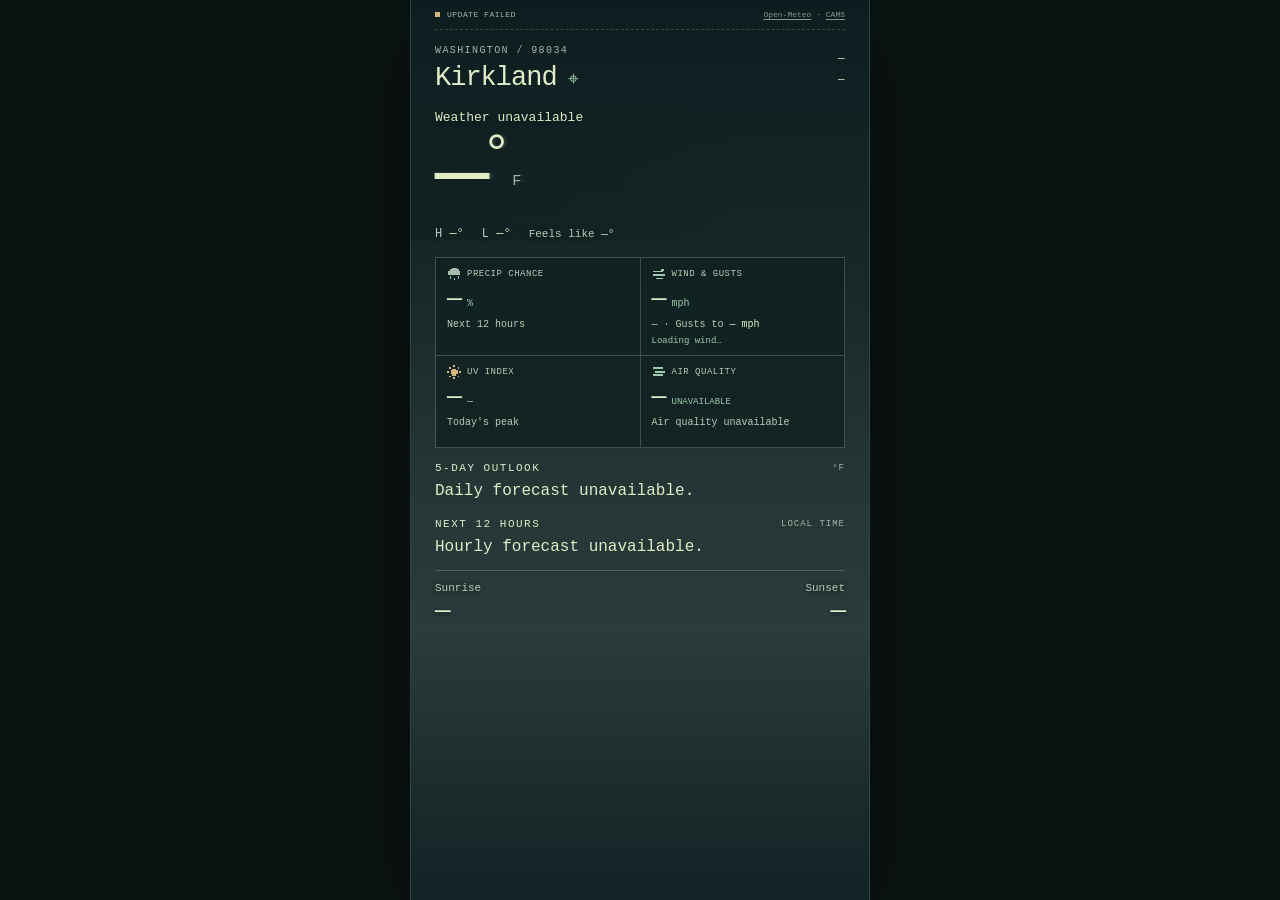
==== docs/index.html @ 3124213f "Simplify weather dashboard to a single screen with automatic updates" ====
<!doctype html>
<html lang="en">
<head>
  <meta charset="utf-8">
  <meta name="viewport" content="width=device-width, initial-scale=1, viewport-fit=cover">
  <meta name="theme-color" content="#111b1b">
  <meta name="color-scheme" content="dark">
  <meta name="mobile-web-app-capable" content="yes">
  <meta name="apple-mobile-web-app-capable" content="yes">
  <meta name="apple-mobile-web-app-status-bar-style" content="black-translucent">
  <meta name="apple-mobile-web-app-title" content="Weather">
  <meta name="description" content="A quiet, personal weather dashboard. Live Kirkland forecasts powered by Open-Meteo.">
  <title>Kirkland · Weather</title>
  <link rel="icon" href="./icon.svg" type="image/svg+xml">
  <link rel="manifest" href="./manifest.webmanifest">
  <link rel="apple-touch-icon" href="./icons/apple-touch-180.png">
  <script type="module" src="./pwa.mjs"></script>
  <link rel="stylesheet" href="./styles.css">
  <script type="module" src="./app.js"></script>
</head>
<body>
  <a class="skip-link" href="#forecast">Skip to forecast</a>
  <main class="weather-app" data-weather="cloudy">
    <section class="current" aria-labelledby="current-title">
      <div class="landscape" id="landscape" role="img" aria-label="Pixel art of a cloudy afternoon over Lake Washington"></div>
    <div class="status-bar"><span class="status-dot"></span><span id="data-status">LOADING WEATHER</span><span class="credits"><a href="https://open-meteo.com/" aria-label="Weather data by Open-Meteo">Open-Meteo</a> · <a href="https://atmosphere.copernicus.eu/" aria-label="Air quality data by CAMS via Open-Meteo">CAMS</a></span></div>
    <header class="location-header">
      <div><p class="eyebrow">WASHINGTON / 98034</p><h1>Kirkland<span class="location-mark" aria-hidden="true">⌖</span></h1></div>
      <div class="date-stamp"><span id="date">—</span><br><span id="clock">—</span></div>
    </header>
      <div class="current-copy">
        <div class="condition-backdrop" id="condition-backdrop" aria-hidden="true"></div>
        <h2 class="condition" id="current-title">Loading weather…</h2>
        <div class="temperature"><span id="current-temp">—</span><span class="degree">°</span><span class="unit">F</span></div>
        <div class="high-low"><span>H <strong id="high">—°</strong></span><span>L <strong id="low">—°</strong></span><span class="feels">Feels like <strong id="feels">—°</strong></span></div>
      </div>
    <section class="section details-section" aria-label="Weather details">
      <div class="metrics">
        <article class="metric" id="rain-card"><div class="metric-label"><span data-icon="rain"></span><h3>PRECIP CHANCE</h3></div><p class="metric-value"><span id="rain-value">—</span><small>%</small></p><p class="metric-note" id="rain-note">Next 12 hours</p><div class="meter rain-meter"><span id="rain-meter"></span></div></article>
        <article class="metric"><div class="metric-label"><span data-icon="wind"></span><h3>WIND & GUSTS</h3></div><p class="metric-value"><span id="wind-value">—</span><small>mph</small></p><p class="metric-note"><span id="wind-direction">—</span> · Gusts to <strong id="gust-value">— mph</strong></p><div class="wind-status" id="wind-status">Loading wind…</div></article>
        <article class="metric"><div class="metric-label"><span data-icon="sun"></span><h3>UV INDEX</h3></div><p class="metric-value"><span id="uv-value">—</span><small id="uv-label">—</small></p><p class="metric-note">Today's peak</p><div class="segmented-meter uv-meter" aria-hidden="true"><i></i><i></i><i></i><i></i><i></i></div></article>
        <article class="metric"><div class="metric-label"><span data-icon="air"></span><h3>AIR QUALITY</h3></div><p class="metric-value aqi-value"><span id="aqi-value">—</span><small id="aqi-label">—</small></p><p class="metric-note" id="aqi-note">US AQI model</p><div class="segmented-meter aqi-meter" aria-hidden="true"><i></i><i></i><i></i><i></i><i></i></div></article>
      </div>
    </section>
    <section class="section daily-section" aria-labelledby="daily-title">
      <div class="section-heading"><h2 id="daily-title">5-DAY OUTLOOK</h2><span>°F</span></div>
      <div class="daily-scroll" tabindex="0" role="region" aria-label="Five-day forecast; scroll horizontally for more days"><div class="daily-track" id="daily"></div></div>
    </section>
    <section class="section hourly-section" id="forecast" aria-labelledby="hourly-title">
      <div class="section-heading"><h2 id="hourly-title">NEXT 12 HOURS</h2><span>LOCAL TIME</span></div>
      <div class="hourly-scroll" tabindex="0" role="region" aria-label="12-hour forecast; scroll horizontally for more hours"><div class="hourly-track" id="hourly"></div></div>
    </section>
    <dl class="sun-summary" aria-label="Sunrise and sunset times">
      <div><dt>Sunrise</dt><dd id="sunrise">—</dd></div>
      <div><dt>Sunset</dt><dd id="sunset">—</dd></div>
    </dl>
    </section>
    <p id="load-message" class="sr-only" role="status" aria-live="polite">Fetching Kirkland weather…</p>
  </main>
</body>
</html>
---- docs/styles.css ----
:root{color-scheme:dark;--bg:#111b1b;--panel:#172423;--line:#31433d;--ink:#e0ecc8;--muted:#a4b6a5;--dim:#82988b;--accent:#d4b77b;--mint:#9dc9ac;font-family:'Courier New',Courier,monospace;font-synthesis:none}
*{box-sizing:border-box}body{margin:0;background:#0b1212;color:var(--ink);-webkit-font-smoothing:antialiased}button{font:inherit}button,a,[tabindex]{-webkit-tap-highlight-color:transparent}button:focus-visible,a:focus-visible,[tabindex]:focus-visible{outline:2px solid var(--accent);outline-offset:4px}.weather-app{max-width:460px;min-height:100vh;margin:auto;background:var(--bg);padding:0 24px;overflow:hidden}.status-bar{display:flex;align-items:center;gap:7px;padding:17px 0;font-size:9px;letter-spacing:1.1px;color:var(--muted);border-bottom:1px dashed var(--line)}.status-bar>span:last-child{margin-left:auto;color:var(--dim)}.status-dot{width:5px;height:5px;background:var(--accent)}.location-header{display:flex;align-items:center;justify-content:space-between;padding:27px 0 24px}.eyebrow{font-size:9px;letter-spacing:1.4px;color:var(--muted);margin:0 0 8px}h1{font-size:27px;letter-spacing:-1px;line-height:1.1;font-weight:400;margin:0}.location-mark{font-size:19px;margin-left:11px;color:var(--mint)}.date-stamp{text-align:right;font-size:10px;line-height:1.9;color:var(--muted);letter-spacing:.5px}.date-stamp span{color:var(--ink)}.current{border:1px solid var(--line);background:var(--panel)}.current-copy{padding:23px 20px 20px}.condition{font-size:13px;font-weight:400;color:var(--mint);margin:0 0 9px}.temperature{display:flex;align-items:flex-start;height:104px;font-size:104px;line-height:1;letter-spacing:-10px;font-weight:400;text-shadow:3px 0 #e0ecc81c;font-variant-numeric:tabular-nums}.degree{font-size:61px;letter-spacing:-5px;margin-top:0}.unit{font-size:15px;letter-spacing:0;color:var(--muted);align-self:center;margin:14px 0 0 5px}.high-low{display:flex;align-items:center;gap:15px;font-size:11px;color:var(--muted);margin-top:11px}.high-low strong{font-weight:400;color:var(--ink)}.high-low .feels{margin-left:auto;font-size:10px}.landscape{width:100%;aspect-ratio:320/155;background:#2a3c3b;position:relative}.landscape svg{display:block;width:100%;height:100%;image-rendering:pixelated}.landscape:after{content:'';position:absolute;inset:0;pointer-events:none;background:repeating-linear-gradient(0deg,#0000000b 0px,#0000000b 1px,transparent 1px,transparent 4px)}.section{margin-top:31px}.section-heading{display:flex;align-items:center;justify-content:space-between;gap:8px;margin-bottom:16px}.section-heading h2{font-size:11px;letter-spacing:1.5px;font-weight:400;margin:0}.section-heading>span{font-size:8px;color:var(--muted);letter-spacing:1px}.hourly-scroll{overflow:auto;scrollbar-width:thin;scrollbar-color:var(--line) transparent;padding-bottom:8px;margin-right:-24px}.hourly-track{display:flex;width:max-content;padding-right:24px;gap:9px}.hour{width:54px;display:flex;align-items:center;flex-direction:column;padding:12px 0 10px;gap:13px;border:1px solid transparent}.hour:first-child{border-color:var(--line);background:var(--panel)}.hour .time{font-size:9px;color:var(--muted)}.hour:first-child .time{color:var(--accent)}.weather-icon{width:25px;height:25px;display:block}.hour .hour-temp{font-size:18px}.hour .rain-chance{font-size:9px;color:#9fbfc1}.scroll-hint{display:flex;justify-content:space-between;font-size:8px;color:var(--dim);letter-spacing:.7px;margin:8px 0 0}.forecast-key{display:flex;justify-content:space-between;border-top:1px solid var(--line);padding:11px 0 3px;color:var(--dim);font-size:8px;letter-spacing:1px}.day{display:grid;grid-template-columns:52px 29px 30px 1fr 29px;gap:8px;align-items:center;height:57px;border-bottom:1px solid #263832}.day-name{font-size:12px}.day:first-child .day-name{color:var(--accent)}.day-rain{display:block;font-size:9px;color:#9fbfc1;margin-top:5px}.day .weather-icon{width:23px;height:23px}.day-low{font-size:12px;color:var(--muted);text-align:right}.day-high{font-size:12px;text-align:right}.range-track{height:5px;background:#263832;position:relative}.range-bar{position:absolute;top:0;height:5px;background:linear-gradient(90deg,#7baca1,var(--accent))}.metrics{display:grid;grid-template-columns:1fr 1fr;border-top:1px solid var(--line);border-left:1px solid var(--line)}.metric{background:var(--panel);min-width:0;min-height:166px;padding:16px 13px 13px;border-bottom:1px solid var(--line);border-right:1px solid var(--line)}.metric-label{display:flex;align-items:center;gap:7px;color:var(--muted)}.metric-label .weather-icon{width:16px;height:16px}.metric-label h3{font-size:8px;letter-spacing:.5px;font-weight:400;margin:0}.metric-value{font-size:35px;letter-spacing:-1px;margin:16px 0 7px;line-height:1}.metric-value small{font-size:9px;letter-spacing:0;margin-left:6px;color:var(--mint)}.metric-note{color:var(--muted);font-size:9px;line-height:1.6;margin:0;min-height:29px}.metric-note strong{font-weight:400;color:var(--ink)}.meter{height:4px;background:#30423a;margin-top:12px}.meter span{display:block;height:100%;background:#91b7b7}.segmented-meter{display:flex;gap:4px;margin-top:12px}.segmented-meter i{height:4px;flex:1;background:#30423a}.segmented-meter i:first-child{background:var(--mint)}.wind-status{color:var(--mint);font-size:9px;margin-top:8px}.sun-section{border-top:1px solid var(--line);border-bottom:1px solid var(--line);padding:19px 0 22px}.sun-section .section-heading{margin-bottom:21px}.sun-section .weather-icon{width:19px;height:19px}.sun-times{display:flex;align-items:center;justify-content:space-between}.sun-times .eyebrow{font-size:9px;letter-spacing:1px}.sun-times p{font-size:29px;margin:0;letter-spacing:-1px}.sun-times small{font-size:10px;margin-left:5px;letter-spacing:0;color:var(--muted)}.sun-times>div:last-child{text-align:right}.sun-divider{display:flex;gap:12px;border-bottom:1px dashed var(--line);padding-bottom:5px;color:var(--accent);font-size:22px}.skip-link{position:fixed;top:-100px;left:10px;z-index:10;background:var(--ink);color:var(--bg);padding:12px}.skip-link:focus{top:10px}.sr-only{position:absolute;width:1px;height:1px;padding:0;margin:-1px;overflow:hidden;clip:rect(0,0,0,0);white-space:nowrap;border:0}@media(min-width:600px){.weather-app{margin:28px auto;border:1px solid var(--line);box-shadow:0 20px 100px #0003}}@media(max-width:350px){.weather-app{padding:0 18px}.high-low{gap:8px}.high-low .feels{font-size:9px}.metric{padding:14px 10px}.metric-label{gap:4px}.metric-label h3{font-size:7px}.sun-times p{font-size:25px}.day{gap:5px}.status-bar{font-size:8px;letter-spacing:.5px}}

/* Keep supporting information readable on a narrow phone screen. */
.eyebrow{font-size:10px}.date-stamp{font-size:11px}.high-low{font-size:12px}.high-low .feels{font-size:11px}.section-heading>span{font-size:9px}.hour .time{font-size:10px}.hour .rain-chance{font-size:10px}.scroll-hint,.forecast-key{font-size:9px}.day-rain{font-size:10px}.metric-label h3{font-size:9px}.metric-value small{font-size:10px}.metric-note{font-size:10px;min-height:32px}.wind-status{font-size:10px}.sun-times .eyebrow{font-size:10px}

/* The opening scene fills the phone's visible screen; the forecast follows it. */
.current {
  position: relative;
  isolation: isolate;
  display: flex;
  flex-direction: column;
  height: 100vh;
  height: 100svh;
  min-height: 560px;
  margin: 0 -24px;
  padding: env(safe-area-inset-top, 0px) 24px env(safe-area-inset-bottom, 0px);
  border: 0;
  overflow: hidden;
  background: #3b5350;
}
.current .landscape {
  position: absolute;
  z-index: -2;
  inset: 0;
  width: 100%;
  height: 100%;
  aspect-ratio: auto;
}
.current::before {
  content: '';
  position: absolute;
  z-index: -1;
  inset: 0;
  pointer-events: none;
  background: linear-gradient(180deg, #0b191de8 0%, #102020b8 30%, #10202038 53%, transparent 70%, #0b191dbf 100%);
}
.current .status-bar { border-color: #adc4ac40; }
.current .location-header { padding: 28px 0 32px; }
.current .current-copy { padding: 10px 0 0; }
.current .condition { color: var(--ink); font-size: 15px; }
.current .temperature { height: 122px; font-size: 122px; }
.current .degree { font-size: 68px; }
.current .high-low { justify-content: flex-start; gap: 18px; font-size: 13px; }
.current .high-low .feels { margin-left: 0; font-size: 12px; }
@media (min-width: 600px) { .weather-app { margin: 0 auto; border-top: 0; border-bottom: 0; } }
@media (max-width: 350px) { .current { margin: 0 -18px; padding-left: 18px; padding-right: 18px; } .current .high-low { gap: 13px; } }
@media (max-height: 600px) { .current .location-header { padding: 18px 0; } .current .temperature { height: 104px; font-size: 104px; } }

/* Supporting conditions fit beneath the temperature in the opening scene. */
.current .details-section {
  flex-shrink: 0;
  margin-top: 26px;
}
.current .details-section .section-heading { margin-bottom: 12px; }
.current .metrics { border-color: #a4b6a54d; }
.current .metric {
  min-height: 114px;
  padding: 12px;
  background: #102020c9;
  border-color: #a4b6a54d;
}
.current .metric-value { font-size: 28px; margin: 10px 0 6px; }
.current .metric-note { min-height: 0; color: #bdcbb8; }
.current .metric-label { color: #bdcbb8; }
.current .meter,
.current .segmented-meter { margin-top: 9px; }
.current .wind-status { margin-top: 7px; }
@media (max-height: 720px) {
  .current .location-header { padding: 18px 0; }
  .current .current-copy { padding-top: 0; }
  .current .temperature { height: 104px; font-size: 104px; }
  .current .details-section { margin-top: 20px; }
  .current .metric { min-height: 102px; padding: 10px; }
  .current .metric-value { margin-top: 7px; font-size: 26px; }
}

/* Condition art spans the temperature block without taking extra screen space. */
.current .current-copy { position: relative; isolation: isolate; flex-shrink: 0; }
.condition-backdrop { position: absolute; z-index: -1; inset: 0 -24px; overflow: hidden; pointer-events: none; }
.condition-backdrop svg { display: block; width: 100%; height: 100%; image-rendering: pixelated; opacity: .8; }
.condition-backdrop::after { content: ''; position: absolute; inset: 0; background: linear-gradient(90deg, #102020b8 0%, #10202078 42%, transparent 74%); }
.current .current-copy .condition,
.current .current-copy .high-low { text-shadow: 0 1px 4px #0b191d; }
.current .current-copy .high-low { color: #bdcbb8; }
@media (max-width: 350px) { .condition-backdrop { left: -18px; right: -18px; } }

/* Five days sit in a swipeable strip beneath the first-screen detail cards. */
.current .daily-section { flex-shrink: 0; margin-top: 18px; }
.current .daily-section .section-heading { margin-bottom: 10px; }
.daily-scroll { overflow-x: auto; scrollbar-width: thin; scrollbar-color: #718b7d #10202060; }
.daily-track { display: flex; gap: 8px; padding-bottom: 6px; }
.day-card { flex: 0 0 76px; display: flex; flex-direction: column; align-items: center; gap: 7px; padding: 10px 5px; border: 1px solid #a4b6a54d; background: #102020d9; }
.day-card h3 { font-size: 11px; font-weight: 400; margin: 0; }
.day-card:first-child h3 { color: var(--accent); }
.day-card .weather-icon { width: 23px; height: 23px; }
.day-temperatures { display: flex; align-items: baseline; gap: 8px; }
.day-card .day-high { font-size: 17px; }
.day-card .day-low { font-size: 12px; }
.day-card .day-rain { font-size: 9px; margin: 0; }
@media (max-height: 720px) {
  .current .daily-section { margin-top: 12px; }
  .current .daily-section .section-heading { margin-bottom: 7px; }
  .day-card { padding-top: 8px; padding-bottom: 8px; gap: 5px; }
}

/* Live data states, attribution, and category indicators. */
.status-bar #data-status { margin-left: 0; color: var(--muted); font-size: 8px; letter-spacing: .5px; }
.sun-times .sun-time { font-size: 22px; letter-spacing: -1px; }
.aqi-value { display: flex; align-items: baseline; gap: 6px; }
.aqi-value small { margin-left: 0; max-width: 82px; font-size: 9px; line-height: 1.3; }
.segmented-meter i { background: #30423a !important; }
.segmented-meter[data-level="0"] i:nth-child(1) { background: #9dc9ac !important; }
.segmented-meter[data-level="1"] i:nth-child(2) { background: #d4c47b !important; }
.segmented-meter[data-level="2"] i:nth-child(3) { background: #dca06a !important; }
.segmented-meter[data-level="3"] i:nth-child(4) { background: #db7e72 !important; }
.segmented-meter[data-level="4"] i:nth-child(5), .segmented-meter[data-level="5"] i:nth-child(5) { background: #c28aba !important; }
@media (max-height: 740px) { .current { height: auto; min-height: 100svh; padding-bottom: 18px; } }

[hidden] { display: none !important; }

/* The complete weather overview fits together in the opening phone screen. */
.current { height: auto; min-height: 100svh; padding-bottom: max(16px, env(safe-area-inset-bottom)); }
.current .status-bar { padding: 10px 0; }
.current .location-header { padding: 15px 0 16px; flex-shrink: 0; }
.current .current-copy { padding-top: 0; }
.current .condition { font-size: 13px; margin-bottom: 5px; }
.current .temperature { height: 90px; font-size: 90px; letter-spacing: -8px; }
.current .degree { font-size: 52px; }
.current .high-low { margin-top: 7px; font-size: 12px; }
.current .high-low .feels { font-size: 11px; }
.current .details-section { margin-top: 16px; }
.current .metric { min-height: 92px; padding: 9px 11px; }
.current .metric-label { gap: 6px; }
.current .metric-label .weather-icon { width: 14px; height: 14px; }
.current .metric-value { font-size: 25px; margin: 6px 0; }
.current .metric-note { font-size: 10px; line-height: 1.4; }
.current .wind-status { font-size: 9px; margin-top: 4px; }
.current .meter, .current .segmented-meter { display: none; }
.current .daily-section, .current .hourly-section { flex-shrink: 0; margin-top: 14px; }
.current .daily-section .section-heading, .current .hourly-section .section-heading { margin-bottom: 8px; }
.current .day-card { padding: 8px 5px; gap: 5px; }
.current .daily-track { padding-bottom: 4px; }
.current .hourly-scroll { margin-right: 0; padding-bottom: 4px; }
.current .hourly-track { padding-right: 0; gap: 8px; }
.current .hour { padding: 9px 0; gap: 8px; background: #102020c9; border-color: #a4b6a530; }
.current .hour .weather-icon { width: 22px; height: 22px; }
.current .hour .hour-temp { font-size: 17px; }
.sun-summary { display: flex; justify-content: space-between; gap: 14px; flex-shrink: 0; margin: 10px 0 0; padding: 12px 0 0; border-top: 1px solid #a4b6a54d; font-size: 11px; text-shadow: 0 1px 4px #0b191d; }
.sun-summary div { display: flex; gap: 8px; align-items: baseline; }
.sun-summary dt { color: #bdcbb8; }
.sun-summary dd { margin: 0; color: var(--ink); white-space: nowrap; }
@media (max-height: 740px) {
  .current .location-header { padding: 10px 0; }
  .current .temperature { height: 76px; font-size: 76px; }
  .current .degree { font-size: 45px; }
  .current .details-section, .current .daily-section, .current .hourly-section { margin-top: 10px; }
  .current .metric { padding: 8px 10px; min-height: 86px; }
  .current .metric-value { margin: 5px 0; font-size: 23px; }
  .current .day-card { padding: 6px 5px; gap: 4px; }
  .current .hour { padding: 7px 0; gap: 6px; }
  .sun-summary { margin-top: 8px; padding-top: 9px; }
}
@media (max-width: 350px) { .sun-summary { font-size: 10px; gap: 8px; } .sun-summary div { gap: 5px; } }
@media (max-height: 740px) {
  .current .location-header { padding: 6px 0; }
  .current .temperature { height: 72px; font-size: 72px; }
  .current .details-section, .current .daily-section, .current .hourly-section { margin-top: 8px; }
  .current .day-card { padding: 4px 5px; gap: 3px; }
  .current .day-card .weather-icon { width: 20px; height: 20px; }
  .current .hour { padding: 5px 0; gap: 4px; }
  .current .hour .weather-icon { width: 18px; height: 18px; }
}
/* Give the sun times a clear reading size, with quiet labels above them. */
.sun-summary div { flex-direction: column; align-items: flex-start; gap: 4px; }
.sun-summary div:last-child { align-items: flex-end; }
.sun-summary dt { font-size: 11px; line-height: 1; }
.sun-summary dd { font-size: 26px; line-height: 1; letter-spacing: -1px; font-variant-numeric: tabular-nums; }
@media (max-height: 740px) {
  .sun-summary { margin-top: 5px; padding-top: 5px; }
  .sun-summary dt { font-size: 10px; }
  .sun-summary dd { font-size: 22px; }
}

/* Background art is served from the static, code-mapped SVG asset library. */
.landscape img, .condition-backdrop img { display: block; width: 100%; height: 100%; object-fit: cover; image-rendering: pixelated; }
.condition-backdrop img { opacity: .8; }

/* The production app ends with its weather overview. Attribution stays compact. */
.status-bar .credits { margin-left: auto; font-size: 8px; letter-spacing: 0; white-space: nowrap; }
.credits a { color: inherit; text-underline-offset: 2px; }

@media (max-height: 740px) { .current { padding-bottom: max(4px, env(safe-area-inset-bottom)); } }
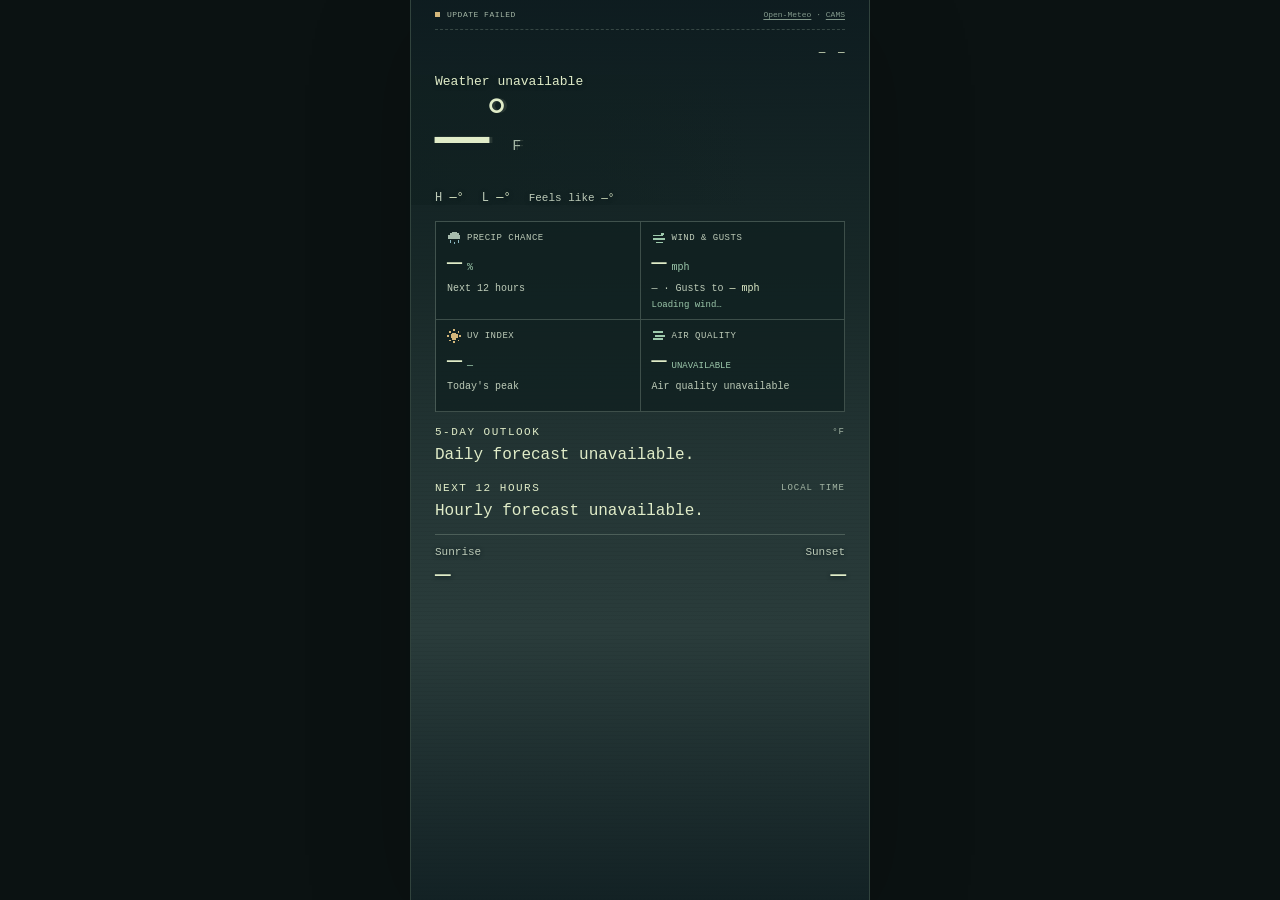
==== commit 0ed209dd: "Remove location heading from weather overview" ====
--- a/docs/index.html
+++ b/docs/index.html
@@ -24,13 +24,12 @@
     <section class="current" aria-labelledby="current-title">
       <div class="landscape" id="landscape" role="img" aria-label="Pixel art of a cloudy afternoon over Lake Washington"></div>
     <div class="status-bar"><span class="status-dot"></span><span id="data-status">LOADING WEATHER</span><span class="credits"><a href="https://open-meteo.com/" aria-label="Weather data by Open-Meteo">Open-Meteo</a> · <a href="https://atmosphere.copernicus.eu/" aria-label="Air quality data by CAMS via Open-Meteo">CAMS</a></span></div>
-    <header class="location-header">
-      <div><p class="eyebrow">WASHINGTON / 98034</p><h1>Kirkland<span class="location-mark" aria-hidden="true">⌖</span></h1></div>
-      <div class="date-stamp"><span id="date">—</span><br><span id="clock">—</span></div>
+    <header class="forecast-header">
+      <div class="date-stamp"><span id="date">—</span><span id="clock">—</span></div>
     </header>
       <div class="current-copy">
         <div class="condition-backdrop" id="condition-backdrop" aria-hidden="true"></div>
-        <h2 class="condition" id="current-title">Loading weather…</h2>
+        <h1 class="condition" id="current-title">Loading weather…</h1>
         <div class="temperature"><span id="current-temp">—</span><span class="degree">°</span><span class="unit">F</span></div>
         <div class="high-low"><span>H <strong id="high">—°</strong></span><span>L <strong id="low">—°</strong></span><span class="feels">Feels like <strong id="feels">—°</strong></span></div>
       </div>
--- a/docs/styles.css
+++ b/docs/styles.css
@@ -191,3 +191,9 @@
 .credits a { color: inherit; text-underline-offset: 2px; }
 
 @media (max-height: 740px) { .current { padding-bottom: max(4px, env(safe-area-inset-bottom)); } }
+
+/* Keep only the forecast timestamp above current conditions. */
+.forecast-header { display: flex; justify-content: flex-end; padding: 12px 0; flex-shrink: 0; }
+.forecast-header .date-stamp { display: flex; gap: 12px; }
+.current .condition { letter-spacing: normal; }
+@media (max-height: 740px) { .forecast-header { padding: 8px 0; } }
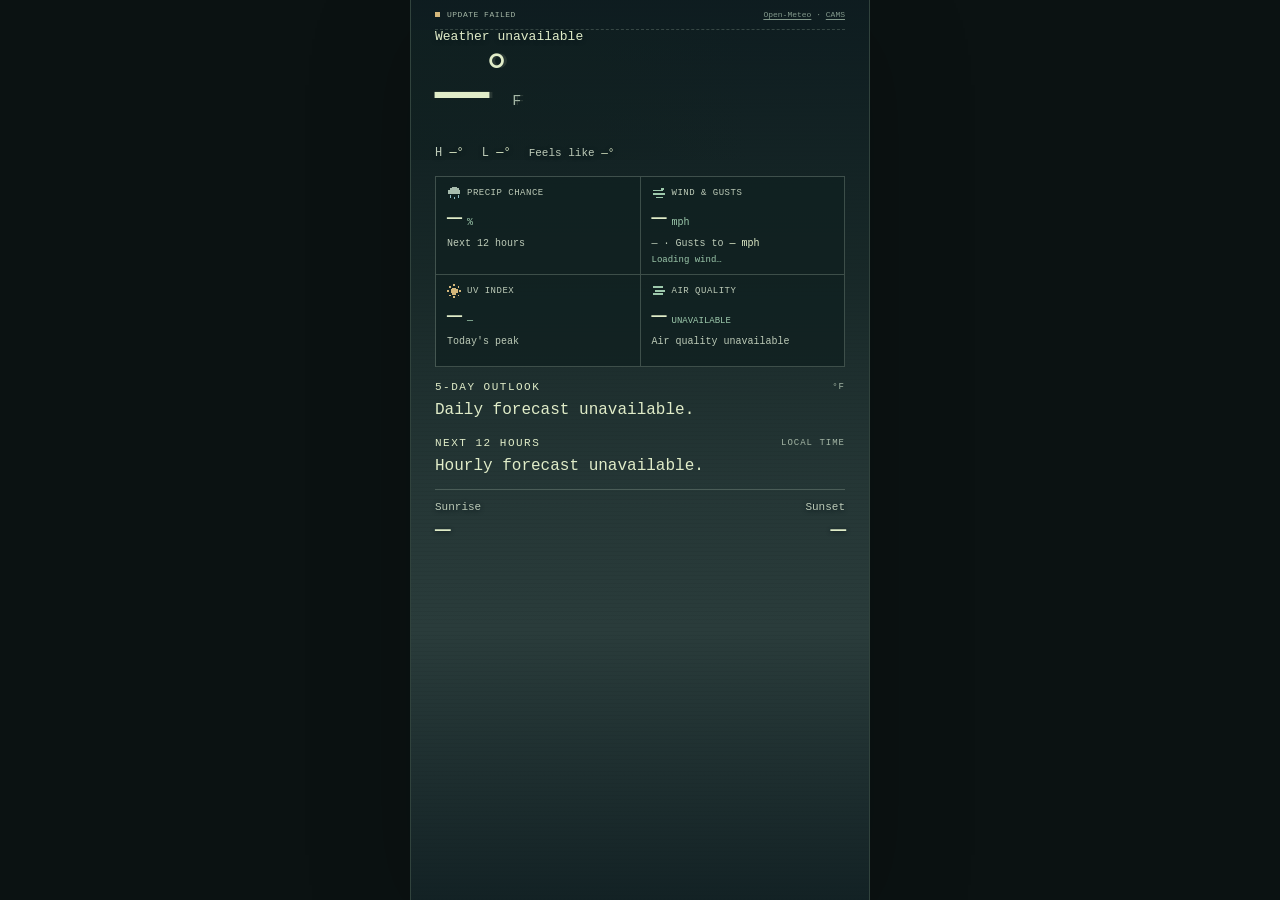
==== commit e0f4fd36: "Remove date and time row from weather screen" ====
--- a/docs/index.html
+++ b/docs/index.html
@@ -24,9 +24,6 @@
     <section class="current" aria-labelledby="current-title">
       <div class="landscape" id="landscape" role="img" aria-label="Pixel art of a cloudy afternoon over Lake Washington"></div>
     <div class="status-bar"><span class="status-dot"></span><span id="data-status">LOADING WEATHER</span><span class="credits"><a href="https://open-meteo.com/" aria-label="Weather data by Open-Meteo">Open-Meteo</a> · <a href="https://atmosphere.copernicus.eu/" aria-label="Air quality data by CAMS via Open-Meteo">CAMS</a></span></div>
-    <header class="forecast-header">
-      <div class="date-stamp"><span id="date">—</span><span id="clock">—</span></div>
-    </header>
       <div class="current-copy">
         <div class="condition-backdrop" id="condition-backdrop" aria-hidden="true"></div>
         <h1 class="condition" id="current-title">Loading weather…</h1>
--- a/docs/styles.css
+++ b/docs/styles.css
@@ -192,8 +192,4 @@
 
 @media (max-height: 740px) { .current { padding-bottom: max(4px, env(safe-area-inset-bottom)); } }
 
-/* Keep only the forecast timestamp above current conditions. */
-.forecast-header { display: flex; justify-content: flex-end; padding: 12px 0; flex-shrink: 0; }
-.forecast-header .date-stamp { display: flex; gap: 12px; }
 .current .condition { letter-spacing: normal; }
-@media (max-height: 740px) { .forecast-header { padding: 8px 0; } }
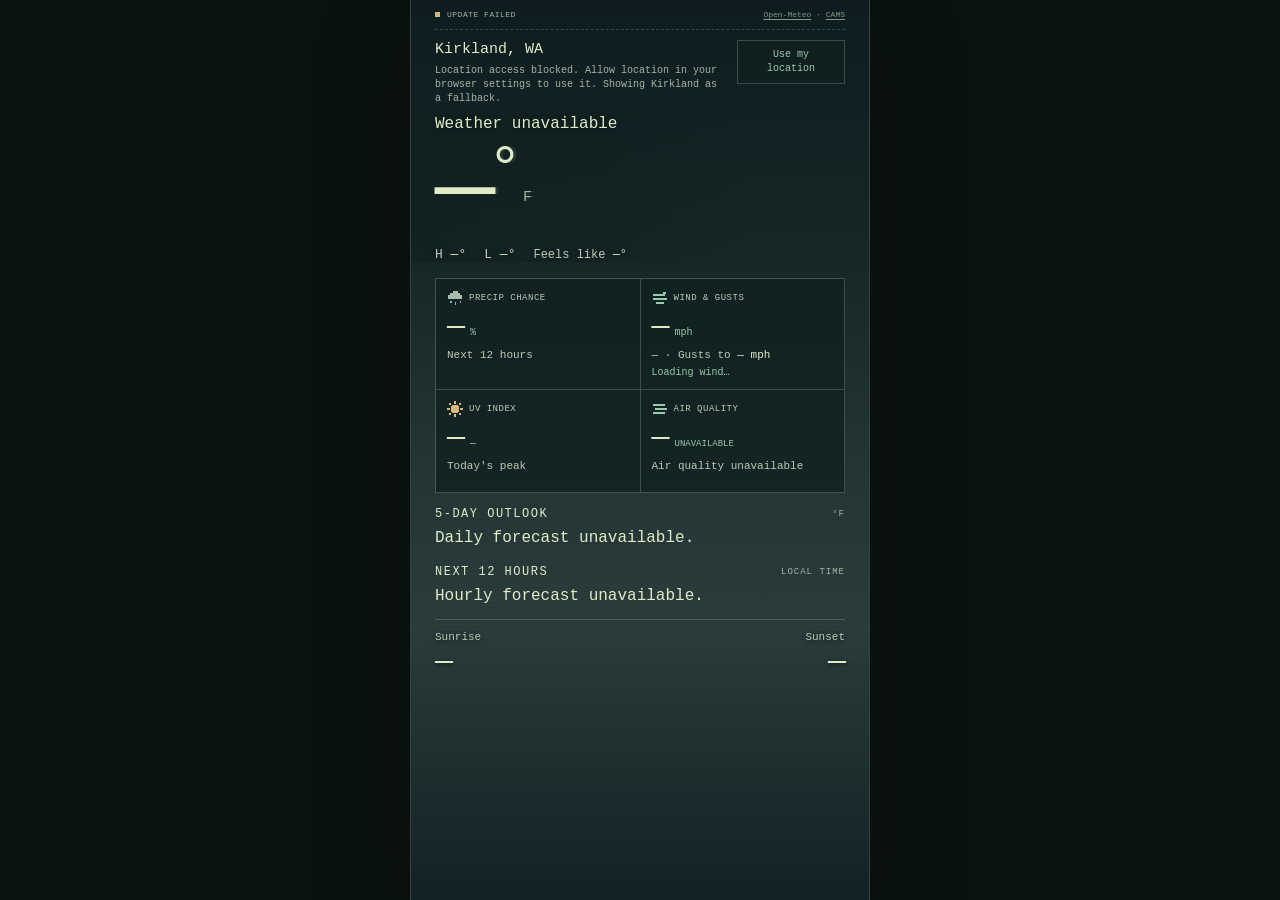
==== commit 745c91e9: "Default weather to device location and show location on home screen" ====
--- a/docs/index.html
+++ b/docs/index.html
@@ -9,8 +9,8 @@
   <meta name="apple-mobile-web-app-capable" content="yes">
   <meta name="apple-mobile-web-app-status-bar-style" content="black-translucent">
   <meta name="apple-mobile-web-app-title" content="Weather">
-  <meta name="description" content="A quiet, personal weather dashboard. Live Kirkland forecasts powered by Open-Meteo.">
-  <title>Kirkland · Weather</title>
+  <meta name="description" content="A quiet, personal weather dashboard. Local forecasts powered by Open-Meteo.">
+  <title>Local Weather</title>
   <link rel="icon" href="./icon.svg" type="image/svg+xml">
   <link rel="manifest" href="./manifest.webmanifest">
   <link rel="apple-touch-icon" href="./icons/apple-touch-180.png">
@@ -22,8 +22,15 @@
   <a class="skip-link" href="#forecast">Skip to forecast</a>
   <main class="weather-app" data-weather="cloudy">
     <section class="current" aria-labelledby="current-title">
-      <div class="landscape" id="landscape" role="img" aria-label="Pixel art of a cloudy afternoon over Lake Washington"></div>
+      <div class="landscape" id="landscape" role="img" aria-label="Pixel art of a cloudy afternoon over an illustrated lake"></div>
     <div class="status-bar"><span class="status-dot"></span><span id="data-status">LOADING WEATHER</span><span class="credits"><a href="https://open-meteo.com/" aria-label="Weather data by Open-Meteo">Open-Meteo</a> · <a href="https://atmosphere.copernicus.eu/" aria-label="Air quality data by CAMS via Open-Meteo">CAMS</a></span></div>
+      <header class="location-header">
+        <div class="location-copy" role="status" aria-live="polite">
+          <p class="location-name" id="location-name">Your location</p>
+          <p class="location-detail" id="location-detail">Finding your location…</p>
+        </div>
+        <button type="button" class="location-button" id="use-location" aria-label="Use my current location">Use my location</button>
+      </header>
       <div class="current-copy">
         <div class="condition-backdrop" id="condition-backdrop" aria-hidden="true"></div>
         <h1 class="condition" id="current-title">Loading weather…</h1>
@@ -51,7 +58,7 @@
       <div><dt>Sunset</dt><dd id="sunset">—</dd></div>
     </dl>
     </section>
-    <p id="load-message" class="sr-only" role="status" aria-live="polite">Fetching Kirkland weather…</p>
+    <p id="load-message" class="sr-only" role="status" aria-live="polite">Finding your location…</p>
   </main>
 </body>
 </html>
--- a/docs/styles.css
+++ b/docs/styles.css
@@ -115,7 +115,7 @@
 .segmented-meter[data-level="2"] i:nth-child(3) { background: #dca06a !important; }
 .segmented-meter[data-level="3"] i:nth-child(4) { background: #db7e72 !important; }
 .segmented-meter[data-level="4"] i:nth-child(5), .segmented-meter[data-level="5"] i:nth-child(5) { background: #c28aba !important; }
-@media (max-height: 740px) { .current { height: auto; min-height: 100svh; padding-bottom: 18px; } }
+@media (max-height: 779px) { .current { height: auto; min-height: 100svh; padding-bottom: 18px; } }
 
 [hidden] { display: none !important; }
 
@@ -150,7 +150,7 @@
 .sun-summary div { display: flex; gap: 8px; align-items: baseline; }
 .sun-summary dt { color: #bdcbb8; }
 .sun-summary dd { margin: 0; color: var(--ink); white-space: nowrap; }
-@media (max-height: 740px) {
+@media (max-height: 779px) {
   .current .location-header { padding: 10px 0; }
   .current .temperature { height: 76px; font-size: 76px; }
   .current .degree { font-size: 45px; }
@@ -162,7 +162,7 @@
   .sun-summary { margin-top: 8px; padding-top: 9px; }
 }
 @media (max-width: 350px) { .sun-summary { font-size: 10px; gap: 8px; } .sun-summary div { gap: 5px; } }
-@media (max-height: 740px) {
+@media (max-height: 779px) {
   .current .location-header { padding: 6px 0; }
   .current .temperature { height: 72px; font-size: 72px; }
   .current .details-section, .current .daily-section, .current .hourly-section { margin-top: 8px; }
@@ -176,7 +176,7 @@
 .sun-summary div:last-child { align-items: flex-end; }
 .sun-summary dt { font-size: 11px; line-height: 1; }
 .sun-summary dd { font-size: 26px; line-height: 1; letter-spacing: -1px; font-variant-numeric: tabular-nums; }
-@media (max-height: 740px) {
+@media (max-height: 779px) {
   .sun-summary { margin-top: 5px; padding-top: 5px; }
   .sun-summary dt { font-size: 10px; }
   .sun-summary dd { font-size: 22px; }
@@ -190,6 +190,65 @@
 .status-bar .credits { margin-left: auto; font-size: 8px; letter-spacing: 0; white-space: nowrap; }
 .credits a { color: inherit; text-underline-offset: 2px; }
 
-@media (max-height: 740px) { .current { padding-bottom: max(4px, env(safe-area-inset-bottom)); } }
+@media (max-height: 779px) { .current { padding-bottom: max(4px, env(safe-area-inset-bottom)); } }
 
 .current .condition { letter-spacing: normal; }
+
+/* Use the space freed by the location and timestamp rows for readable weather. */
+.current .current-copy { padding-top: 10px; }
+.current .condition { font-size: 15px; }
+.current .temperature { height: 86px; font-size: 86px; }
+.current .metric-value { font-size: 27px; }
+.current .metric-label h3 { font-size: 9px; }
+.current .metric-note { font-size: 11px; }
+.current .wind-status { font-size: 10px; }
+.current .day-card .day-high { font-size: 19px; }
+.current .day-card .day-low { font-size: 13px; }
+.current .day-card .day-rain { font-size: 10px; }
+.current .hour .hour-temp { font-size: 19px; }
+.current .hour .rain-chance { font-size: 11px; }
+@media (min-height: 840px) {
+  .current .current-copy { padding-top: 10px; }
+  .current .condition { font-size: 16px; margin-bottom: 7px; }
+  .current .temperature { height: 100px; font-size: 100px; }
+  .current .degree { font-size: 60px; }
+  .current .high-low { font-size: 13px; }
+  .current .high-low .feels { font-size: 12px; }
+  .current .metric { min-height: 103px; padding: 11px; }
+  .current .metric-value { font-size: 30px; }
+  .current .metric-label .weather-icon { width: 16px; height: 16px; }
+  .current .section-heading h2 { font-size: 12px; }
+  .current .day-card { gap: 6px; padding: 8px 5px; }
+  .current .day-card .weather-icon { width: 27px; height: 27px; }
+  .current .day-card .day-high { font-size: 20px; }
+  .current .day-card .day-low { font-size: 14px; }
+  .current .hour { padding: 9px 0; gap: 9px; }
+  .current .hour .weather-icon { width: 24px; height: 24px; }
+  .current .hour .hour-temp { font-size: 20px; }
+  .sun-summary dd { font-size: 30px; }
+}
+
+@media (min-height: 780px) and (max-height: 839px) {
+  .current .temperature { height: 86px; font-size: 86px; }
+  .current .degree { font-size: 57px; }
+  .current .metric-value { font-size: 29px; }
+  .sun-summary dd { font-size: 28px; }
+}
+
+@media (min-height: 780px) and (max-height: 839px) {
+  .current .details-section, .current .daily-section, .current .hourly-section { margin-top: 10px; }
+}
+
+/* Let the softer daytime greens through while keeping the text area shaded. */
+.weather-app[data-period="day"] .current::before {
+  background: linear-gradient(180deg, #18312bd9 0%, #203c3299 30%, #284c3a33 53%, transparent 70%, #18312bb3 100%);
+}
+
+/* Keep the selected location visible above the weather. */
+.current .location-header { gap: 12px; padding: 10px 0 0; align-items: flex-start; }
+.location-copy { min-width: 0; }
+.location-name { margin: 0; font-size: 15px; line-height: 1.3; color: var(--ink); }
+.location-detail { margin: 4px 0 0; font-size: 10px; line-height: 1.4; color: var(--muted); overflow-wrap: anywhere; }
+.location-button { flex-shrink: 0; min-height: 44px; max-width: 108px; border: 1px solid #a4b6a54d; padding: 6px 9px; background: #102020c9; color: var(--mint); font-size: 10px; line-height: 1.4; cursor: pointer; }
+.location-button:disabled { opacity: .55; cursor: wait; }
+@media (max-height: 779px) { .current .location-header { padding-top: 6px; } }
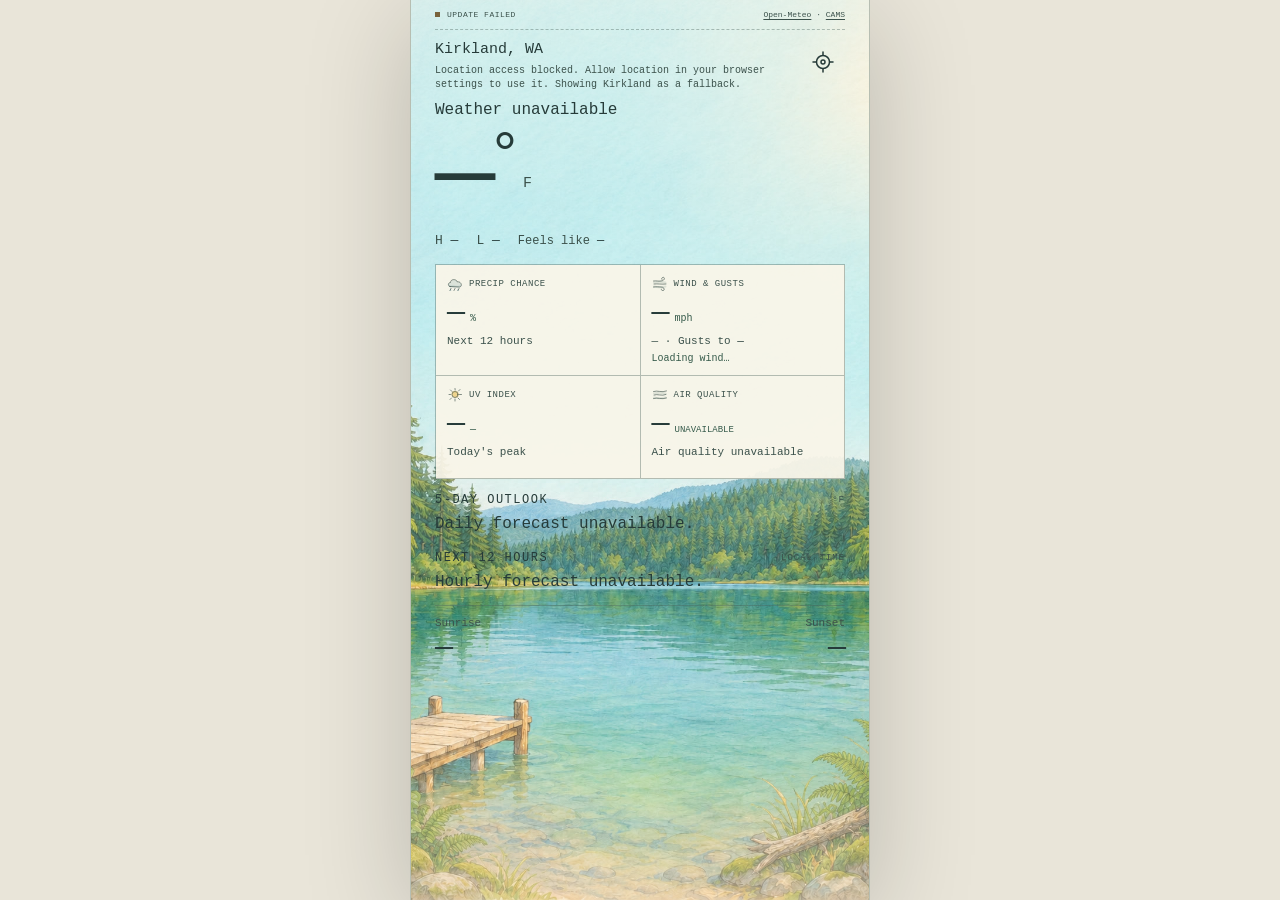
==== commit a58ce71a: "Add layered Northwest watercolor weather artwork" ====
--- a/docs/index.html
+++ b/docs/index.html
@@ -3,8 +3,8 @@
 <head>
   <meta charset="utf-8">
   <meta name="viewport" content="width=device-width, initial-scale=1, viewport-fit=cover">
-  <meta name="theme-color" content="#111b1b">
-  <meta name="color-scheme" content="dark">
+  <meta name="theme-color" content="#e9e5d9">
+  <meta name="color-scheme" content="light dark">
   <meta name="mobile-web-app-capable" content="yes">
   <meta name="apple-mobile-web-app-capable" content="yes">
   <meta name="apple-mobile-web-app-status-bar-style" content="black-translucent">
@@ -16,23 +16,24 @@
   <link rel="apple-touch-icon" href="./icons/apple-touch-180.png">
   <script type="module" src="./pwa.mjs"></script>
   <link rel="stylesheet" href="./styles.css">
+  <link rel="stylesheet" href="./artwork.css">
   <script type="module" src="./app.js"></script>
 </head>
 <body>
   <a class="skip-link" href="#forecast">Skip to forecast</a>
   <main class="weather-app" data-weather="cloudy">
     <section class="current" aria-labelledby="current-title">
-      <div class="landscape" id="landscape" role="img" aria-label="Pixel art of a cloudy afternoon over an illustrated lake"></div>
+      <div class="landscape" id="landscape" role="img" aria-label="Watercolor illustration of a Pacific Northwest lake"></div>
+      <div class="weather-layer" id="weather-layer" aria-hidden="true"></div>
     <div class="status-bar"><span class="status-dot"></span><span id="data-status">LOADING WEATHER</span><span class="credits"><a href="https://open-meteo.com/" aria-label="Weather data by Open-Meteo">Open-Meteo</a> · <a href="https://atmosphere.copernicus.eu/" aria-label="Air quality data by CAMS via Open-Meteo">CAMS</a></span></div>
       <header class="location-header">
         <div class="location-copy" role="status" aria-live="polite">
           <p class="location-name" id="location-name">Your location</p>
           <p class="location-detail" id="location-detail">Finding your location…</p>
         </div>
-        <button type="button" class="location-button" id="use-location" aria-label="Use my current location">Use my location</button>
+        <button type="button" class="location-button" id="use-location" aria-label="Use my current location" title="Use my current location"><svg viewBox="0 0 24 24" fill="none" stroke="currentColor" stroke-width="1.5" stroke-linecap="round" aria-hidden="true"><circle cx="12" cy="12" r="6.5"/><circle cx="12" cy="12" r="2"/><path d="M12 2v3m0 14v3M2 12h3m14 0h3"/></svg></button>
       </header>
       <div class="current-copy">
-        <div class="condition-backdrop" id="condition-backdrop" aria-hidden="true"></div>
         <h1 class="condition" id="current-title">Loading weather…</h1>
         <div class="temperature"><span id="current-temp">—</span><span class="degree">°</span><span class="unit">F</span></div>
         <div class="high-low"><span>H <strong id="high">—°</strong></span><span>L <strong id="low">—°</strong></span><span class="feels">Feels like <strong id="feels">—°</strong></span></div>
--- a/docs/artwork.css
+++ b/docs/artwork.css
@@ -0,0 +1,26 @@
+/* Watercolor artwork and colors; dashboard spacing stays in styles.css. */
+:root{color-scheme:light;--bg:#e9e5d9;--panel:#faf6e9;--ink:#263b39;--muted:#3b514b;--dim:#3b514b;--mint:#355a4a;--accent:#78623b;--line:#778c7f70}
+body{background:#e9e5d9}
+.weather-app{color:var(--ink)}
+.current{background:var(--bg)}
+.current .landscape{z-index:-3}
+.landscape::after{display:none}
+.landscape img{image-rendering:auto}
+.weather-layer{position:absolute;inset:0;z-index:-2;pointer-events:none}
+.weather-layer img{display:block;width:100%;height:100%;object-fit:cover}
+.current::before,.weather-app[data-period="day"] .current::before{background:linear-gradient(180deg,#fffbed9c,#fffbed45 38%,#fffbed10 70%,#fffbed65)}
+.current .metric,.current .hour,.current .day-card{background:#faf6e9ed;border-color:#4b625b65}
+.current .metrics,.current .status-bar,.sun-summary{border-color:#4b625b65}
+.current .metric-note,.current .metric-label,.sun-summary dt,.current .current-copy .high-low,.location-detail{color:var(--muted)}
+.current .condition,.high-low strong,.metric-note strong,.sun-summary dd,.location-name{color:var(--ink)}
+.current .day-card .day-rain,.hour .rain-chance,.section-heading>span{color:var(--muted)}
+.temperature,.sun-summary,.current .current-copy .condition,.current .current-copy .high-low{text-shadow:none}
+.weather-icon{color:#3e514b;image-rendering:auto}
+.location-button{display:flex;align-items:center;justify-content:center;width:44px;height:44px;min-height:44px;max-width:44px;padding:10px;border:0;background:transparent;color:var(--ink)}
+.location-button svg{display:block;width:24px;height:24px;flex-shrink:0}
+.location-button:focus-visible{outline:2px solid var(--accent);outline-offset:0;border-radius:4px}
+.weather-app[data-period="night"]{color-scheme:dark;--bg:#1e3442;--ink:#fff3d2;--muted:#e0e5d4;--dim:#e0e5d4;--mint:#ede5b7;--accent:#efd186;--icon-paper:#1e3442}
+.weather-app[data-period="night"] .current::before{background:linear-gradient(180deg,#10243670,#10243620 55%,#10243660)}
+.weather-app[data-period="night"] .metric,.weather-app[data-period="night"] .hour,.weather-app[data-period="night"] .day-card{background:#1e3442ed;border-color:#b8c7c366}
+.weather-app[data-period="night"] .metrics,.weather-app[data-period="night"] .status-bar,.weather-app[data-period="night"] .sun-summary{border-color:#b8c7c366}
+.weather-app[data-period="night"] .weather-icon{color:#e7e8d5}
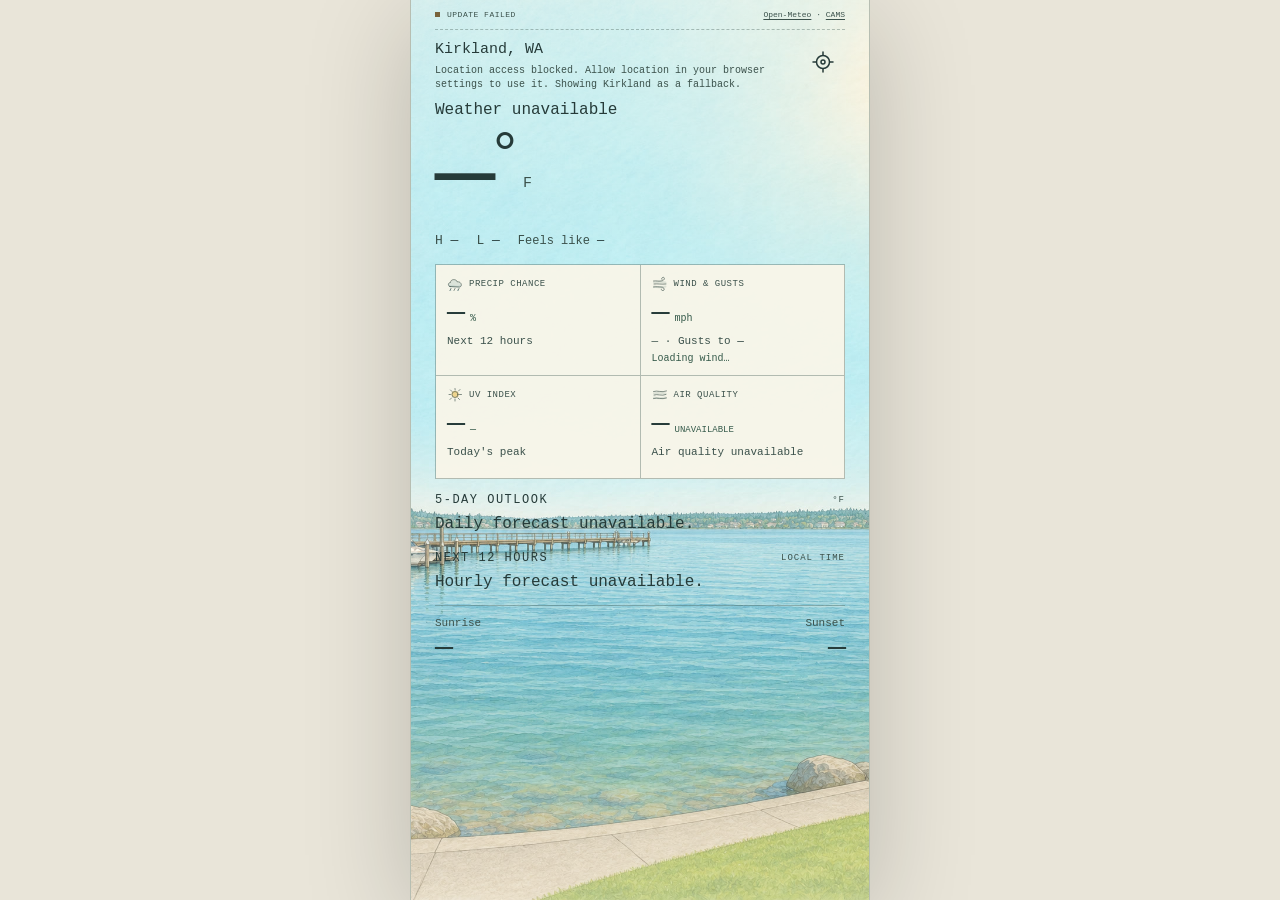
==== commit 66e371be: "Use Moss Bay pavilion-area watercolor backgrounds" ====
--- a/docs/index.html
+++ b/docs/index.html
@@ -23,7 +23,7 @@
   <a class="skip-link" href="#forecast">Skip to forecast</a>
   <main class="weather-app" data-weather="cloudy">
     <section class="current" aria-labelledby="current-title">
-      <div class="landscape" id="landscape" role="img" aria-label="Watercolor illustration of a Pacific Northwest lake"></div>
+      <div class="landscape" id="landscape" role="img" aria-label="Watercolor interpretation of Moss Bay from Marina Park in Kirkland"></div>
       <div class="weather-layer" id="weather-layer" aria-hidden="true"></div>
     <div class="status-bar"><span class="status-dot"></span><span id="data-status">LOADING WEATHER</span><span class="credits"><a href="https://open-meteo.com/" aria-label="Weather data by Open-Meteo">Open-Meteo</a> · <a href="https://atmosphere.copernicus.eu/" aria-label="Air quality data by CAMS via Open-Meteo">CAMS</a></span></div>
       <header class="location-header">
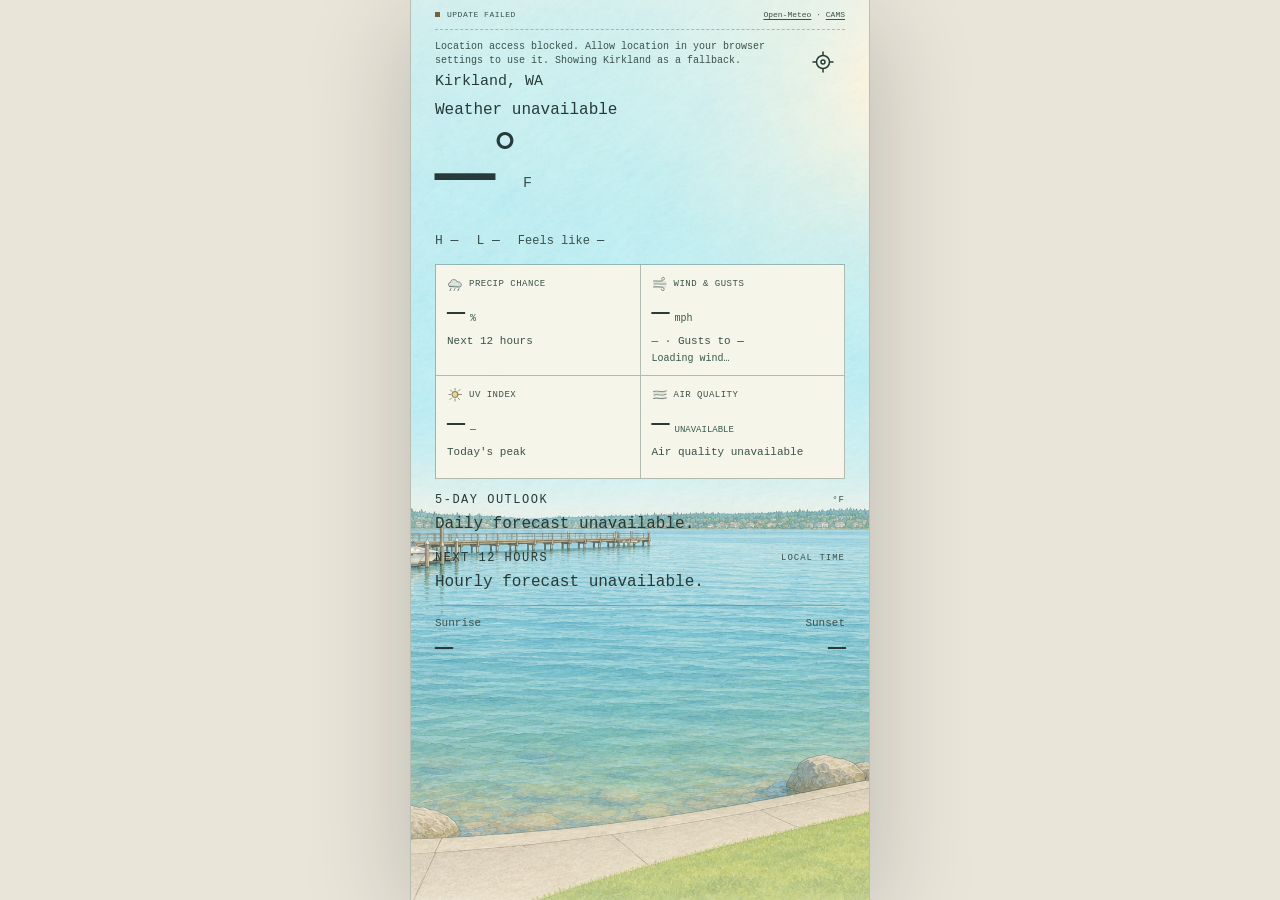
==== commit ce4d6eb9: "Place current location label above city name" ====
--- a/docs/index.html
+++ b/docs/index.html
@@ -28,8 +28,8 @@
     <div class="status-bar"><span class="status-dot"></span><span id="data-status">LOADING WEATHER</span><span class="credits"><a href="https://open-meteo.com/" aria-label="Weather data by Open-Meteo">Open-Meteo</a> · <a href="https://atmosphere.copernicus.eu/" aria-label="Air quality data by CAMS via Open-Meteo">CAMS</a></span></div>
       <header class="location-header">
         <div class="location-copy" role="status" aria-live="polite">
+          <p class="location-detail" id="location-detail">Finding your location…</p>
           <p class="location-name" id="location-name">Your location</p>
-          <p class="location-detail" id="location-detail">Finding your location…</p>
         </div>
         <button type="button" class="location-button" id="use-location" aria-label="Use my current location" title="Use my current location"><svg viewBox="0 0 24 24" fill="none" stroke="currentColor" stroke-width="1.5" stroke-linecap="round" aria-hidden="true"><circle cx="12" cy="12" r="6.5"/><circle cx="12" cy="12" r="2"/><path d="M12 2v3m0 14v3M2 12h3m14 0h3"/></svg></button>
       </header>
--- a/docs/styles.css
+++ b/docs/styles.css
@@ -247,8 +247,8 @@
 /* Keep the selected location visible above the weather. */
 .current .location-header { gap: 12px; padding: 10px 0 0; align-items: flex-start; }
 .location-copy { min-width: 0; }
-.location-name { margin: 0; font-size: 15px; line-height: 1.3; color: var(--ink); }
-.location-detail { margin: 4px 0 0; font-size: 10px; line-height: 1.4; color: var(--muted); overflow-wrap: anywhere; }
+.location-name { margin: 4px 0 0; font-size: 15px; line-height: 1.3; color: var(--ink); }
+.location-detail { margin: 0; font-size: 10px; line-height: 1.4; color: var(--muted); overflow-wrap: anywhere; }
 .location-button { flex-shrink: 0; min-height: 44px; max-width: 108px; border: 1px solid #a4b6a54d; padding: 6px 9px; background: #102020c9; color: var(--mint); font-size: 10px; line-height: 1.4; cursor: pointer; }
 .location-button:disabled { opacity: .55; cursor: wait; }
 @media (max-height: 779px) { .current .location-header { padding-top: 6px; } }
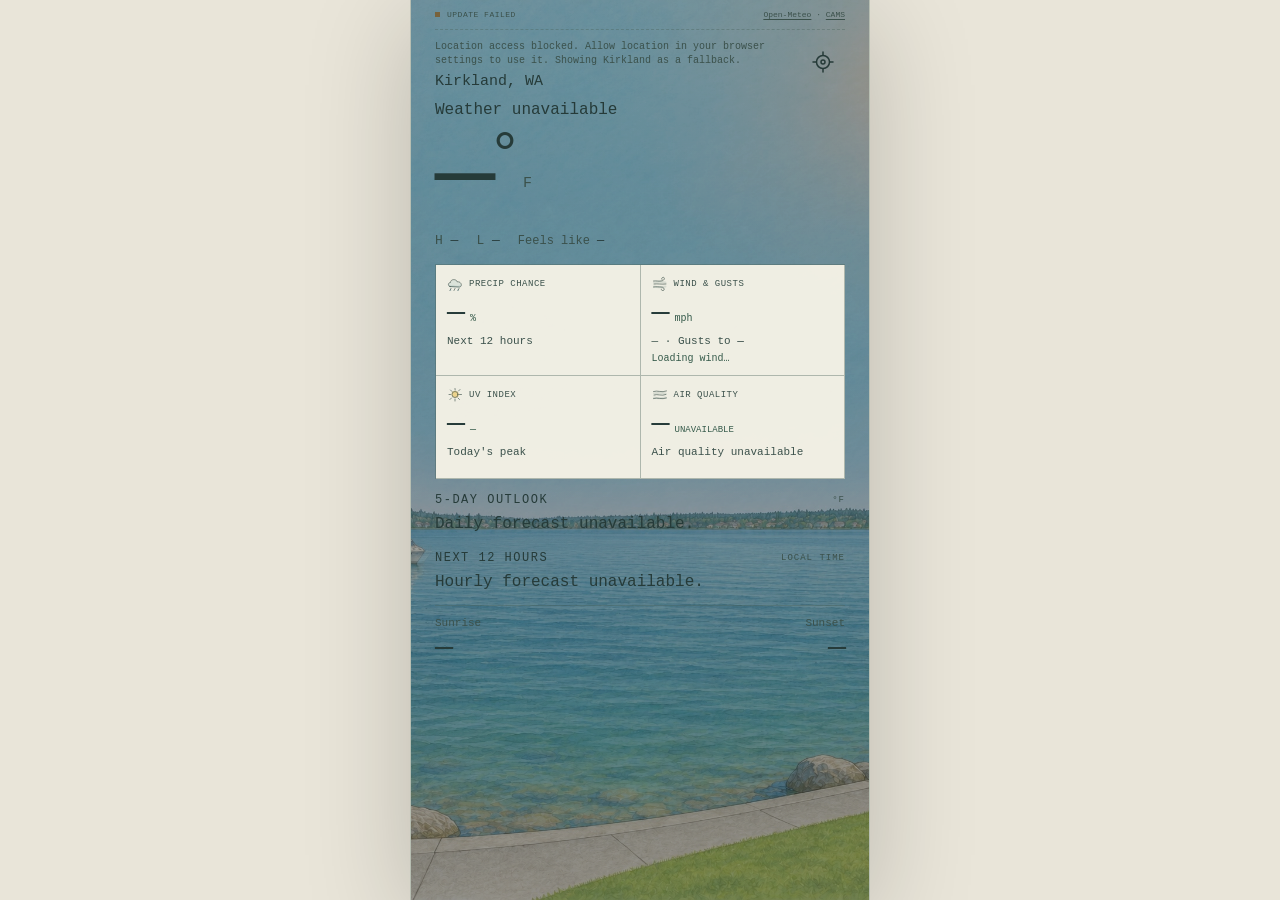
==== commit 781c3279: "Apply solar-angle lighting to the live weather dashboard" ====
--- a/docs/index.html
+++ b/docs/index.html
@@ -23,7 +23,13 @@
   <a class="skip-link" href="#forecast">Skip to forecast</a>
   <main class="weather-app" data-weather="cloudy">
     <section class="current" aria-labelledby="current-title">
-      <div class="landscape" id="landscape" role="img" aria-label="Watercolor interpretation of Moss Bay from Marina Park in Kirkland"></div>
+      <div class="landscape" id="landscape" role="img" aria-label="Watercolor interpretation of Moss Bay from Marina Park in Kirkland">
+        <div class="solar-canvases" aria-hidden="true">
+          <img class="solar-night" src="./assets/landscape/pnw-night.jpg" alt="" decoding="async">
+          <img class="solar-day" src="./assets/landscape/pnw-day.jpg" alt="" decoding="async">
+          <div class="solar-warmth"></div><div class="solar-glow"></div>
+        </div>
+      </div>
       <div class="weather-layer" id="weather-layer" aria-hidden="true"></div>
     <div class="status-bar"><span class="status-dot"></span><span id="data-status">LOADING WEATHER</span><span class="credits"><a href="https://open-meteo.com/" aria-label="Weather data by Open-Meteo">Open-Meteo</a> · <a href="https://atmosphere.copernicus.eu/" aria-label="Air quality data by CAMS via Open-Meteo">CAMS</a></span></div>
       <header class="location-header">
--- a/docs/artwork.css
+++ b/docs/artwork.css
@@ -4,8 +4,23 @@
 .weather-app{color:var(--ink)}
 .current{background:var(--bg)}
 .current .landscape{z-index:-3}
+.landscape img{image-rendering:auto}
+.solar-canvases{position:absolute;inset:0;filter:brightness(var(--solar-exposure,1))}
+.solar-canvases img{position:absolute;inset:0}
+.solar-canvases .solar-day{opacity:var(--solar-day-blend,1)}
+.solar-warmth,.solar-glow{position:absolute;inset:0;pointer-events:none}
+.solar-warmth{background:linear-gradient(#d8875255,#edab62aa 65%,#d3825370);opacity:var(--solar-warmth,0);mix-blend-mode:soft-light}
+.solar-glow{background:radial-gradient(ellipse 65% 15% at var(--solar-glow-x,50%) 57%,#f6c77ea8,transparent);opacity:var(--solar-glow,0);mix-blend-mode:screen}
+.weather-app[data-solar="true"] .weather-layer{filter:brightness(var(--solar-exposure,1))}
+.weather-app[data-solar="true"] .current::before{opacity:.3}
+/* Weather lighting affects the whole painting beneath the dashboard. */
+.landscape{isolation:isolate;--scene-tint:#82b4af;--scene-opacity:.06}
+.landscape::before{content:'';position:absolute;inset:0;z-index:1;pointer-events:none;background:var(--scene-tint);opacity:var(--scene-opacity);mix-blend-mode:multiply}
 .landscape::after{display:none}
-.landscape img{image-rendering:auto}
+.weather-app[data-weather="cloudy"] .landscape{--scene-tint:#81929d;--scene-opacity:.25}
+.weather-app[data-overcast="true"] .landscape{--scene-tint:#6b7e8d;--scene-opacity:.38}
+.weather-app[data-weather="rain"] .landscape{--scene-tint:#506966;--scene-opacity:.42}
+.weather-app[data-period="night"] .landscape{--scene-tint:#203751;--scene-opacity:.15}
 .weather-layer{position:absolute;inset:0;z-index:-2;pointer-events:none}
 .weather-layer img{display:block;width:100%;height:100%;object-fit:cover}
 .current::before,.weather-app[data-period="day"] .current::before{background:linear-gradient(180deg,#fffbed9c,#fffbed45 38%,#fffbed10 70%,#fffbed65)}
@@ -24,3 +39,7 @@
 .weather-app[data-period="night"] .metric,.weather-app[data-period="night"] .hour,.weather-app[data-period="night"] .day-card{background:#1e3442ed;border-color:#b8c7c366}
 .weather-app[data-period="night"] .metrics,.weather-app[data-period="night"] .status-bar,.weather-app[data-period="night"] .sun-summary{border-color:#b8c7c366}
 .weather-app[data-period="night"] .weather-icon{color:#e7e8d5}
+
+/* A quiet, page-wide gray wash gives overcast days their subdued light. */
+.weather-app[data-overcast="true"] .current::after{content:'';position:absolute;inset:0;z-index:2;background:#142330;opacity:.17;pointer-events:none}
+.weather-app[data-overcast="true"][data-period="night"] .current::after{opacity:.1}
